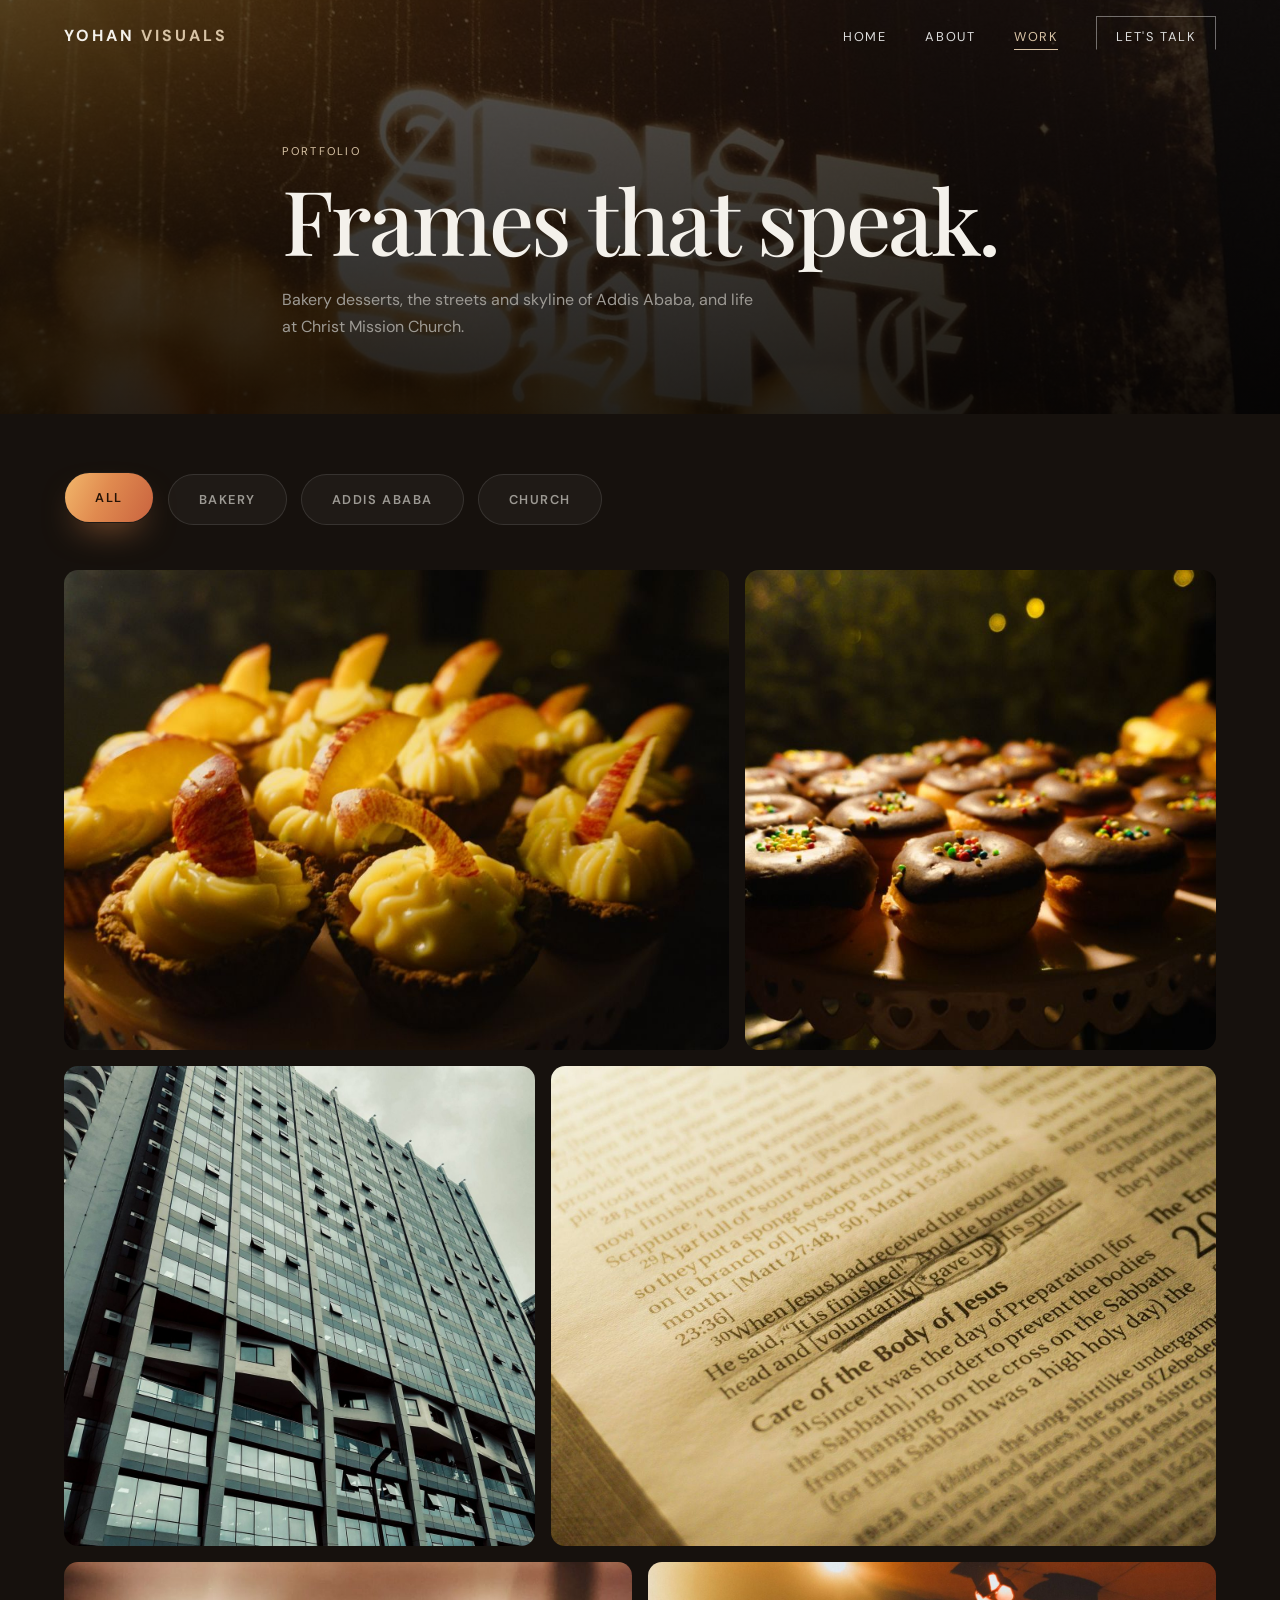
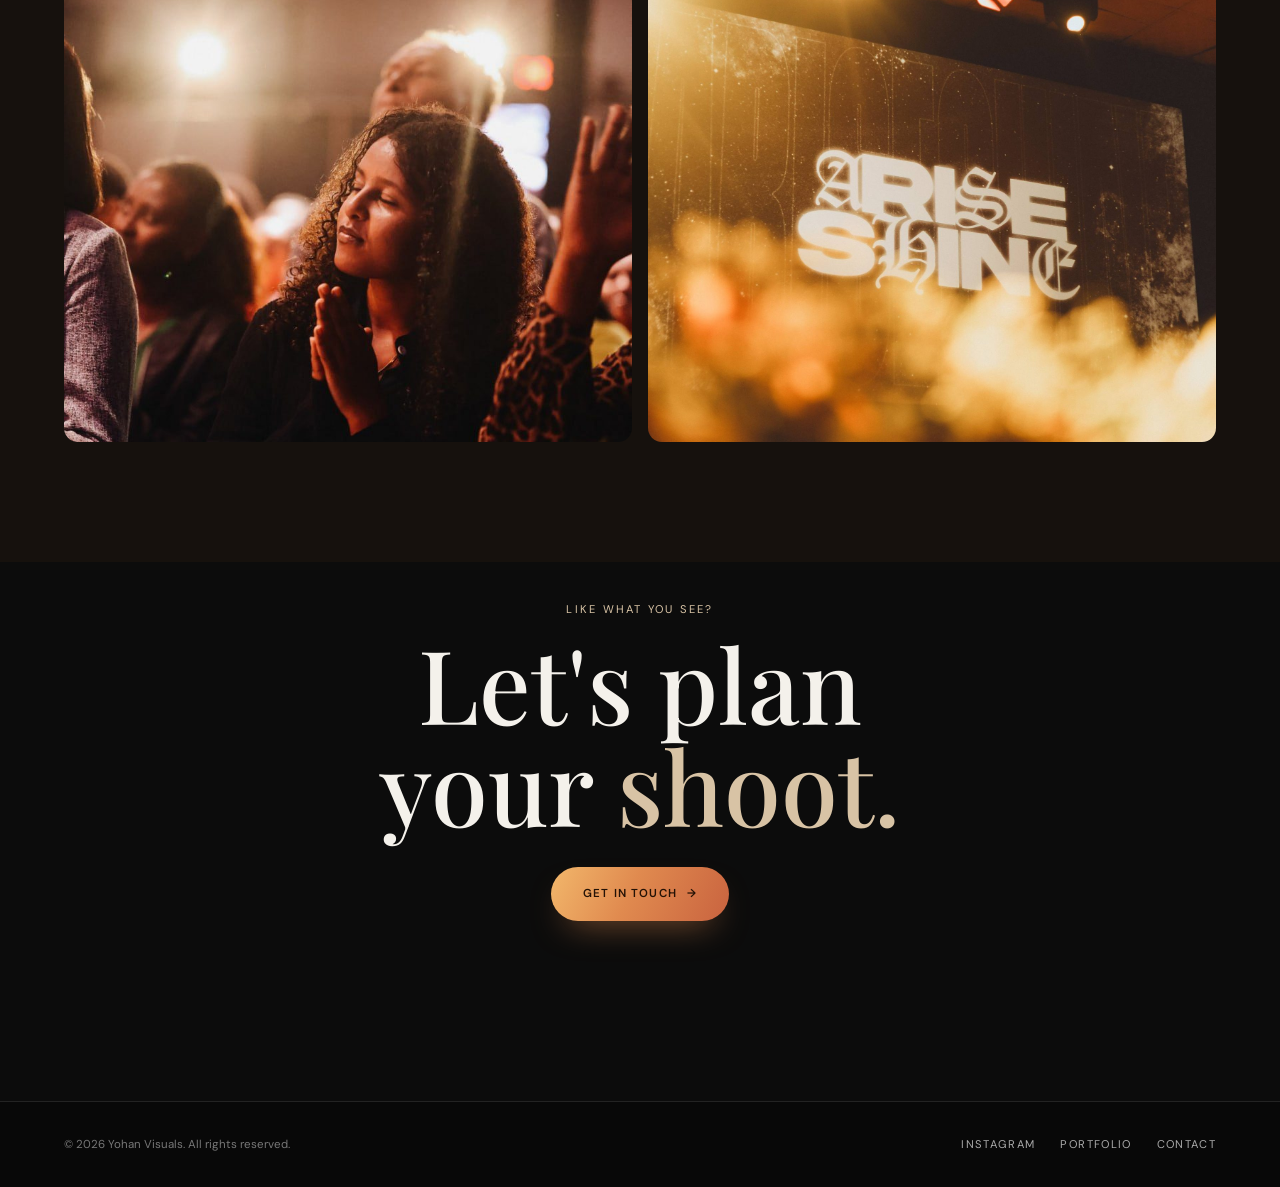
==== work.html @ f8bca140 "Add files via upload" ====
<!DOCTYPE html>
<html lang="en">
<head>
  <meta charset="UTF-8" />
  <meta name="viewport" content="width=device-width, initial-scale=1.0" />
  <title>Work — Yohan Visuals</title>
  <meta name="description" content="Portfolio: bakery, Addis Ababa and Christ Mission Church photography by Yohan Visuals.">

  <link rel="preconnect" href="https://fonts.googleapis.com">
  <link rel="preconnect" href="https://fonts.gstatic.com" crossorigin>
  <link href="https://fonts.googleapis.com/css2?family=DM+Sans:wght@400;500;600;700&family=Playfair+Display:ital,wght@0,500;0,600;0,700;1,500;1,600&display=swap" rel="stylesheet">
  <link rel="stylesheet" href="style.css">
</head>
<body>

  <noscript><style>.loader { display: none !important; }</style></noscript>

  <div class="loader" id="loader" role="status" aria-live="polite">
    <div class="loader-inner">
      <div class="loader-name">YOHAN VISUALS</div>
      <div class="loader-line"><span></span></div>
    </div>
  </div>

  <header id="header">
    <nav class="nav">
      <a href="index.html" class="logo">Yohan <span>Visuals</span></a>

      <ul class="nav-links" id="navLinks">
        <li><a href="index.html">Home</a></li>
        <li><a href="about.html">About</a></li>
        <li><a href="work.html">Work</a></li>
        <li><a href="contact.html" class="nav-cta">Let's Talk</a></li>
      </ul>

      <button class="menu-btn" id="menuBtn" aria-label="Open menu" aria-expanded="false" aria-controls="navLinks" type="button">☰</button>
    </nav>
  </header>

  <main>

    <section class="page-hero" style="background: linear-gradient(rgba(0,0,0,.6), rgba(0,0,0,.85)), url('assets/church-arise-shine.jpg') center/cover;">
      <div class="container reveal">
        <div class="section-label">Portfolio</div>
        <h1>Frames that speak.</h1>
        <p>Bakery desserts, the streets and skyline of Addis Ababa, and life at Christ Mission Church.</p>
      </div>
    </section>

    <section class="portfolio" style="padding-top: 60px;">
      <div class="container">

        <div class="filters reveal">
          <button class="filter active" data-filter="all" type="button">All</button>
          <button class="filter" data-filter="bakery" type="button">Bakery</button>
          <button class="filter" data-filter="addis" type="button">Addis Ababa</button>
          <button class="filter" data-filter="church" type="button">Church</button>
        </div>

        <div class="portfolio-grid">

          <div class="portfolio-item reveal" data-category="bakery">
            <img src="assets/bakery-tarts.jpg" alt="Peach-topped lime tarts on a bakery display stand">
            <div class="portfolio-overlay">
              <div class="portfolio-category">Bakery</div>
              <div class="portfolio-name">Peach & Lime Tarts</div>
            </div>
          </div>

          <div class="portfolio-item reveal" data-category="bakery">
            <img src="assets/bakery-donuts.jpg" alt="Chocolate glazed donuts with rainbow sprinkles">
            <div class="portfolio-overlay">
              <div class="portfolio-category">Bakery</div>
              <div class="portfolio-name">Fresh Batch</div>
            </div>
          </div>

          <div class="portfolio-item reveal" data-category="addis">
            <img src="assets/addis-building.jpg" alt="A modern glass and concrete high-rise in Addis Ababa, shot from street level">
            <div class="portfolio-overlay">
              <div class="portfolio-category">Addis Ababa</div>
              <div class="portfolio-name">City Lines</div>
            </div>
          </div>

          <div class="portfolio-item reveal" data-category="church">
            <img src="assets/church-bible.jpg" alt="An open Bible page highlighting a passage in the Gospel of John">
            <div class="portfolio-overlay">
              <div class="portfolio-category">Church</div>
              <div class="portfolio-name">Study Notes</div>
            </div>
          </div>

          <div class="portfolio-item reveal" data-category="church">
            <img src="assets/church-worship.jpg" alt="A woman worshipping with hands raised at a Christ Mission Church Friday service">
            <div class="portfolio-overlay">
              <div class="portfolio-category">Church</div>
              <div class="portfolio-name">Friday Service</div>
            </div>
          </div>

          <div class="portfolio-item reveal" data-category="church">
            <img src="assets/church-arise-shine.jpg" alt="Stage lighting and the words Arise Shine at a Christ Mission Church event">
            <div class="portfolio-overlay">
              <div class="portfolio-category">Church</div>
              <div class="portfolio-name">Arise & Shine</div>
            </div>
          </div>

        </div>
      </div>
    </section>

    <section class="contact" style="padding-top: 40px;">
      <div class="container">
        <div class="section-label reveal">Like what you see?</div>
        <h2 class="contact-title reveal">Let's plan<br>your <em>shoot.</em></h2>
        <div class="contact-buttons reveal" style="margin-top: 30px;">
          <a href="contact.html" class="btn btn-cta">Get in Touch <span class="arrow">→</span></a>
        </div>
      </div>
    </section>

  </main>

  <footer>
    <div class="footer-inner">
      <div class="footer-copy">© <span id="year"></span> Yohan Visuals. All rights reserved.</div>
      <div class="footer-socials">
        <a href="https://www.instagram.com/yohanvisuals/" target="_blank" rel="noopener">Instagram</a>
        <a href="work.html">Portfolio</a>
        <a href="contact.html">Contact</a>
      </div>
    </div>
  </footer>

  <script src="script.js"></script>
</body>
</html>
---- style.css ----
:root {
  --bg: #0e0a08;
  --bg-soft: #16110d;
  --text: #f4f1eb;
  --muted: #9d9a94;
  --line: rgba(255,255,255,.11);
  --accent: #d8c3a5;
  --accent-warm: #e08a4f;
  --accent-rose: #c9633f;
  --radius: 14px;
  --max: 1300px;
}

* { margin: 0; padding: 0; box-sizing: border-box; }
html { scroll-behavior: smooth; }

body {
  background: var(--bg);
  color: var(--text);
  font-family: "DM Sans", sans-serif;
  overflow-x: hidden;
}

body.menu-open { overflow: hidden; }

a { color: inherit; text-decoration: none; }

img { width: 100%; height: 100%; object-fit: cover; display: block; }

button { font: inherit; }

a:focus-visible, button:focus-visible {
  outline: 2px solid var(--accent);
  outline-offset: 3px;
}

/* LOADER */
.loader {
  position: fixed; inset: 0; z-index: 9999;
  background: #080808;
  display: flex; align-items: center; justify-content: center;
  transition: opacity .7s ease, visibility .7s ease;
}
.loader.hide { opacity: 0; visibility: hidden; pointer-events: none; }
.loader-inner { text-align: center; }
.loader-name {
  font-family: "Playfair Display", serif;
  font-size: clamp(2rem, 5vw, 4rem);
  letter-spacing: .08em;
}
.loader-line {
  width: 180px; height: 1px;
  background: rgba(255,255,255,.2);
  margin: 20px auto 0;
  overflow: hidden;
}
.loader-line span {
  display: block; height: 100%; width: 0;
  background: var(--text);
  animation: loading 2.6s ease forwards;
}
@keyframes loading { to { width: 100%; } }

/* NAV */
header {
  position: fixed; top: 0; left: 0; width: 100%; z-index: 1000;
  padding: 25px 5vw;
  transition: .35s ease;
}
header.scrolled {
  background: rgba(8,8,8,.86);
  backdrop-filter: blur(16px);
  box-shadow: 0 12px 30px -18px rgba(0,0,0,.6);
  padding-top: 17px; padding-bottom: 17px;
}
.nav {
  max-width: var(--max); margin: auto;
  display: flex; align-items: center; justify-content: space-between;
}
.logo {
  font-size: 1rem; font-weight: 700; letter-spacing: .18em;
  text-transform: uppercase;
  position: relative; z-index: 1002;
}
.logo span { color: var(--accent); }
.nav-links {
  display: flex; gap: 38px; align-items: center; list-style: none;
}
.nav-links a {
  font-size: .8rem; text-transform: uppercase; letter-spacing: .14em;
  color: #ddd; transition: color .25s ease;
  padding-bottom: 4px;
  border-bottom: 1px solid transparent;
}
.nav-links a:hover { color: var(--accent); }
.nav-links a.active {
  color: var(--accent);
  border-bottom-color: var(--accent);
}
.nav-cta {
  border: 1px solid rgba(255,255,255,.4);
  padding: 11px 19px;
  transition: .25s ease;
}
.nav-cta:hover { background: var(--text); color: #111 !important; }
.menu-btn {
  display: none; background: none; border: 0; color: white;
  font-size: 1.6rem; cursor: pointer; line-height: 1;
  position: relative; z-index: 1002;
}

/* PAGE HERO (used on non-home pages) */
.page-hero {
  min-height: 46vh;
  display: flex; align-items: flex-end;
  padding: 140px 5vw 70px;
  position: relative;
}
.page-hero .section-label { color: var(--accent); }
.page-hero h1 {
  font-family: "Playfair Display", serif;
  font-size: clamp(2.6rem, 7vw, 6rem);
  font-weight: 500;
  line-height: 1;
  letter-spacing: -.03em;
  max-width: 900px;
}
.page-hero p {
  color: var(--muted);
  max-width: 480px;
  margin-top: 22px;
  line-height: 1.7;
}

/* HOME HERO */
.hero {
  height: 100vh; min-height: 700px;
  position: relative; display: flex; align-items: flex-end;
  overflow: hidden;
}
.hero-bg { position: absolute; inset: 0; z-index: -2; overflow: hidden; }
.hero-bg img {
  filter: brightness(.5);
  transform: scale(1.04);
  animation: heroZoom 8s ease-out forwards;
  will-change: transform;
}
@keyframes heroZoom { to { transform: scale(1); } }
.hero-overlay {
  position: absolute; inset: 0; z-index: -1;
  background:
    linear-gradient(to top, rgba(0,0,0,.92), transparent 65%),
    linear-gradient(to right, rgba(0,0,0,.48), transparent 75%);
}
.hero-content { width: min(var(--max), 90%); margin: 0 auto; padding-bottom: 9vh; }
.eyebrow {
  display: flex; align-items: center; gap: 12px;
  color: #ccc; text-transform: uppercase; letter-spacing: .22em;
  font-size: .7rem; margin-bottom: 22px;
}
.eyebrow::before { content: ""; width: 35px; height: 1px; background: var(--accent); flex-shrink: 0; }
.hero h1 {
  font-family: "Playfair Display", serif;
  font-size: clamp(3rem, 10vw, 9rem);
  line-height: .95; font-weight: 500;
  max-width: 1000px; letter-spacing: -.045em;
}
.hero h1 em { color: var(--accent); font-style: normal; }
.hero-bottom {
  display: flex; justify-content: space-between; align-items: flex-end;
  margin-top: 45px; gap: 30px; flex-wrap: wrap;
}
.hero-description { max-width: 420px; color: #c1beb8; font-size: .95rem; line-height: 1.7; }
.hero-buttons { display: flex; gap: 12px; flex-shrink: 0; flex-wrap: wrap; }
.scroll-note {
  position: absolute; right: 5vw; bottom: 42px;
  writing-mode: vertical-rl; color: #aaa;
  text-transform: uppercase; letter-spacing: .2em; font-size: .65rem;
}

/* BUTTONS */
.btn {
  display: inline-flex; align-items: center; justify-content: center;
  min-height: 48px; padding: 0 24px;
  border: 1px solid rgba(255,255,255,.35);
  border-radius: 999px;
  font-size: .72rem; text-transform: uppercase; letter-spacing: .14em;
  transition: transform .3s ease, background .3s ease, border-color .3s ease;
  white-space: nowrap;
}
.btn.primary { background: var(--text); color: #111; border-color: var(--text); }
.btn:hover { transform: translateY(-3px); }
.btn.primary:hover { background: var(--accent); border-color: var(--accent); }

/* Warm gradient CTA — used for the "full portfolio" style prompts,
   pulling its palette from the bakery glaze and church stage light. */
.btn-cta {
  position: relative;
  overflow: hidden;
  border: none;
  border-radius: 999px;
  min-height: 54px;
  padding: 0 32px;
  color: #241206;
  font-weight: 600;
  letter-spacing: .1em;
  background: linear-gradient(115deg, #f2b76b 0%, var(--accent-warm) 45%, var(--accent-rose) 100%);
  box-shadow: 0 16px 34px -16px rgba(224,138,79,.65);
  transition: transform .35s ease, box-shadow .35s ease;
}
.btn-cta:hover {
  transform: translateY(-4px) scale(1.03);
  box-shadow: 0 20px 42px -14px rgba(201,99,63,.75);
}
.btn-cta::before {
  content: "";
  position: absolute; top: 0; left: -60%;
  width: 40%; height: 100%;
  background: linear-gradient(115deg, transparent, rgba(255,255,255,.55), transparent);
  transform: skewX(-20deg);
  transition: left .65s ease;
}
.btn-cta:hover::before { left: 130%; }
.btn-cta .arrow { display: inline-block; margin-left: 10px; transition: transform .3s ease; }
.btn-cta:hover .arrow { transform: translateX(6px); }
@media (prefers-reduced-motion: reduce) {
  .btn-cta::before { display: none; }
}

/* GLOBAL SECTIONS */
section { padding: 120px 5vw; }
.container { max-width: var(--max); margin: auto; }
.section-top {
  display: flex; justify-content: space-between; align-items: flex-end;
  gap: 30px; margin-bottom: 55px; flex-wrap: wrap;
}
.section-label {
  color: var(--accent); font-size: .7rem; text-transform: uppercase;
  letter-spacing: .2em; margin-bottom: 16px;
}
.section-title {
  font-family: "Playfair Display", serif;
  font-size: clamp(2.2rem, 5vw, 4.6rem);
  font-weight: 500; line-height: 1; letter-spacing: -.03em;
}
.section-copy { max-width: 400px; color: var(--muted); line-height: 1.75; font-size: .9rem; }

/* ABOUT */
.about { background: var(--bg-soft); }
.about-grid { display: grid; grid-template-columns: 1fr 1fr; gap: 8vw; align-items: center; }
.about-image { height: 600px; overflow: hidden; border-radius: var(--radius); }
.about-image img { transition: transform .8s ease; }
.about-image:hover img { transform: scale(1.04); }
.about-text .big-text {
  font-family: "Playfair Display", serif;
  font-size: clamp(1.8rem, 4vw, 3.4rem);
  line-height: 1.15; margin-bottom: 30px;
}
.about-text p { color: var(--muted); line-height: 1.85; margin-bottom: 20px; max-width: 550px; }
.signature { margin-top: 30px; font-family: "Playfair Display", serif; font-style: italic; font-size: 1.4rem; color: var(--accent); }

.facts { display: grid; grid-template-columns: repeat(3, 1fr); gap: 20px; margin-top: 50px; }
.fact { border-top: 1px solid var(--line); padding-top: 20px; }
.fact h3 { font-family: "Playfair Display", serif; font-size: 1.3rem; margin-bottom: 8px; }
.fact p { color: var(--muted); font-size: .85rem; line-height: 1.6; max-width: none; margin: 0; }

/* PORTFOLIO / WORK */
.portfolio { background: var(--bg-soft); }
.filters { display: flex; gap: 14px; margin-bottom: 45px; flex-wrap: wrap; }
.filter {
  position: relative;
  overflow: hidden;
  background: rgba(255,255,255,.04);
  color: var(--muted);
  border: 1px solid var(--line);
  border-radius: 999px;
  padding: 16px 30px;
  cursor: pointer;
  text-transform: uppercase; letter-spacing: .12em; font-size: .8rem;
  font-weight: 600;
  transition: transform .3s ease, color .3s ease, border-color .3s ease, box-shadow .3s ease;
}
.filter::before {
  content: "";
  position: absolute; inset: 0;
  background: linear-gradient(115deg, #f2b76b 0%, var(--accent-warm) 45%, var(--accent-rose) 100%);
  opacity: 0;
  transition: opacity .3s ease;
  z-index: -1;
}
.filter:hover {
  color: var(--text);
  border-color: transparent;
  transform: translateY(-3px);
  box-shadow: 0 12px 26px -14px rgba(224,138,79,.5);
}
.filter:hover::before { opacity: .35; }
.filter.active {
  color: #241206;
  border-color: transparent;
  box-shadow: 0 16px 34px -14px rgba(224,138,79,.65);
  transform: translateY(-2px);
}
.filter.active::before { opacity: 1; }
@media (prefers-reduced-motion: reduce) {
  .filter { transition: none; }
  .filter:hover, .filter.active { transform: none; }
}
.portfolio-grid { display: grid; grid-template-columns: repeat(12, 1fr); gap: 16px; }
.portfolio-item {
  position: relative; height: 480px; overflow: hidden; cursor: pointer;
  border-radius: var(--radius);
}
.portfolio-item:nth-child(1) { grid-column: span 7; }
.portfolio-item:nth-child(2) { grid-column: span 5; }
.portfolio-item:nth-child(3) { grid-column: span 5; }
.portfolio-item:nth-child(4) { grid-column: span 7; }
.portfolio-item:nth-child(5) { grid-column: span 6; }
.portfolio-item:nth-child(6) { grid-column: span 6; }
.portfolio-item img { transition: transform .7s cubic-bezier(.2,.7,.2,1); }
.portfolio-item:hover img { transform: scale(1.07); }

/* Text lives as a small, tucked-away card in the bottom-right corner
   instead of a gradient that washes over the whole photo. */
.portfolio-overlay {
  position: absolute; right: 14px; bottom: 14px; left: auto; top: auto;
  max-width: 72%;
  padding: 10px 16px;
  display: flex; flex-direction: column; align-items: flex-end;
  text-align: right;
  background: rgba(15,10,7,.6);
  backdrop-filter: blur(8px);
  border-radius: 10px;
  border: 1px solid rgba(255,255,255,.08);
  opacity: 0; transform: translateY(8px);
  transition: opacity .35s ease, transform .35s ease;
}
.portfolio-item:hover .portfolio-overlay,
.portfolio-item:focus-within .portfolio-overlay { opacity: 1; transform: translateY(0); }
.portfolio-category { color: var(--accent-warm); text-transform: uppercase; letter-spacing: .15em; font-size: .62rem; margin-bottom: 5px; }
.portfolio-name { font-family: "Playfair Display", serif; font-size: 1.35rem; line-height: 1.15; }
.portfolio-item.hide { display: none; }

/* STATEMENT */
.statement {
  min-height: 60vh; display: flex; align-items: center;
  background: linear-gradient(rgba(0,0,0,.5), rgba(0,0,0,.75)), center/cover;
  background-attachment: fixed;
}
.statement-content { max-width: 900px; }
.statement h2 {
  font-family: "Playfair Display", serif;
  font-size: clamp(2.2rem, 6vw, 5.6rem);
  font-weight: 500; line-height: 1.05;
}
.statement h2 em { color: var(--accent); font-style: normal; }

/* PROCESS */
.process-grid { display: grid; grid-template-columns: repeat(3, 1fr); gap: 20px; }
.process-card { border-top: 1px solid var(--line); padding-top: 25px; }
.process-number { color: var(--accent); font-size: .7rem; letter-spacing: .15em; }
.process-card h3 { font-family: "Playfair Display", serif; font-size: 1.8rem; margin: 30px 0 15px; font-weight: 500; }
.process-card p { color: var(--muted); line-height: 1.7; font-size: .88rem; }

/* CONTACT */
.contact { background: #0c0c0c; text-align: center; }
.contact-title {
  font-family: "Playfair Display", serif;
  font-size: clamp(2.4rem, 8vw, 6.5rem);
  line-height: 1; font-weight: 500;
}
.contact-title em { color: var(--accent); font-style: normal; }
.contact-subtitle { color: var(--muted); margin: 30px auto; max-width: 500px; line-height: 1.7; }
.contact-buttons { display: flex; justify-content: center; gap: 12px; flex-wrap: wrap; margin-bottom: 60px; }

.contact-details {
  max-width: 560px; margin: 0 auto;
  border-top: 1px solid var(--line);
  padding-top: 40px;
  display: grid; gap: 22px;
  text-align: left;
}
.contact-detail { display: flex; justify-content: space-between; gap: 20px; border-bottom: 1px solid var(--line); padding-bottom: 18px; }
.contact-detail span:first-child { color: var(--muted); text-transform: uppercase; letter-spacing: .12em; font-size: .68rem; }
.contact-detail span:last-child { font-size: .92rem; }

/* FOOTER */
footer { border-top: 1px solid var(--line); padding: 35px 5vw; background: #080808; }
.footer-inner {
  max-width: var(--max); margin: auto;
  display: flex; justify-content: space-between; align-items: center;
  gap: 30px; flex-wrap: wrap;
}
.footer-copy { color: #777; font-size: .72rem; }
.footer-socials { display: flex; gap: 25px; flex-wrap: wrap; }
.footer-socials a { color: #aaa; font-size: .7rem; text-transform: uppercase; letter-spacing: .12em; transition: .25s; }
.footer-socials a:hover { color: var(--accent); }

/* REVEAL */
.reveal { opacity: 0; transform: translateY(35px); transition: opacity .8s ease, transform .8s ease; }
.reveal.visible { opacity: 1; transform: translateY(0); }

@media (prefers-reduced-motion: reduce) {
  html { scroll-behavior: auto; }
  .reveal { opacity: 1; transform: none; transition: none; }
  .hero-bg img { animation: none; transform: scale(1); }
  .loader-line span { animation: none; width: 100%; }
  * { animation-duration: .001s !important; transition-duration: .001s !important; }
}

/* RESPONSIVE */
@media (max-width: 900px) {
  .nav-links {
    position: fixed; top: 0; right: -100%;
    width: min(330px, 80%); height: 100vh; height: 100dvh;
    background: #101010; flex-direction: column; justify-content: center;
    gap: 28px; transition: right .4s ease; border-left: 1px solid var(--line);
    z-index: 1001;
  }
  .nav-links.open { right: 0; }
  .nav-links a { font-size: .95rem; }
  .menu-btn { display: block; }
  .about-grid { grid-template-columns: 1fr; gap: 50px; }
  .about-image { height: 480px; }
  .facts { grid-template-columns: 1fr; }
  .portfolio-item, .portfolio-item:nth-child(n) { grid-column: span 6; height: 400px; }
  .process-grid { grid-template-columns: 1fr; gap: 45px; }
}

@media (max-width: 600px) {
  header { padding: 20px 5vw; }
  .hero { min-height: 600px; height: 100svh; }
  .hero-content { padding-bottom: 55px; }
  .hero h1 { font-size: clamp(2.8rem, 15vw, 5rem); }
  .hero-bottom { flex-direction: column; align-items: flex-start; margin-top: 30px; }
  .hero-description { font-size: .84rem; }
  .hero-buttons { width: 100%; }
  .hero-buttons .btn { flex: 1; }
  .scroll-note { display: none; }
  .page-hero { padding: 120px 5vw 50px; min-height: 34vh; }
  section { padding: 70px 5vw; }
  .section-top { display: block; margin-bottom: 40px; }
  .section-copy { margin-top: 25px; max-width: none; }
  .about-image { height: 320px; }
  .portfolio-grid { display: block; }
  .portfolio-item, .portfolio-item:nth-child(n) { height: 300px; margin-bottom: 10px; }
  .portfolio-overlay { opacity: 1; transform: none; padding: 8px 14px; max-width: 82%; }
  .portfolio-name { font-size: 1.1rem; }
  .statement { min-height: 50vh; background-attachment: scroll; }
  .contact-detail { flex-direction: column; gap: 6px; }
  .footer-inner { flex-direction: column; text-align: center; }
}

@media (max-width: 380px) {
  .contact-buttons .btn, .hero-buttons .btn { width: 100%; }
  .contact-buttons { flex-direction: column; }
}
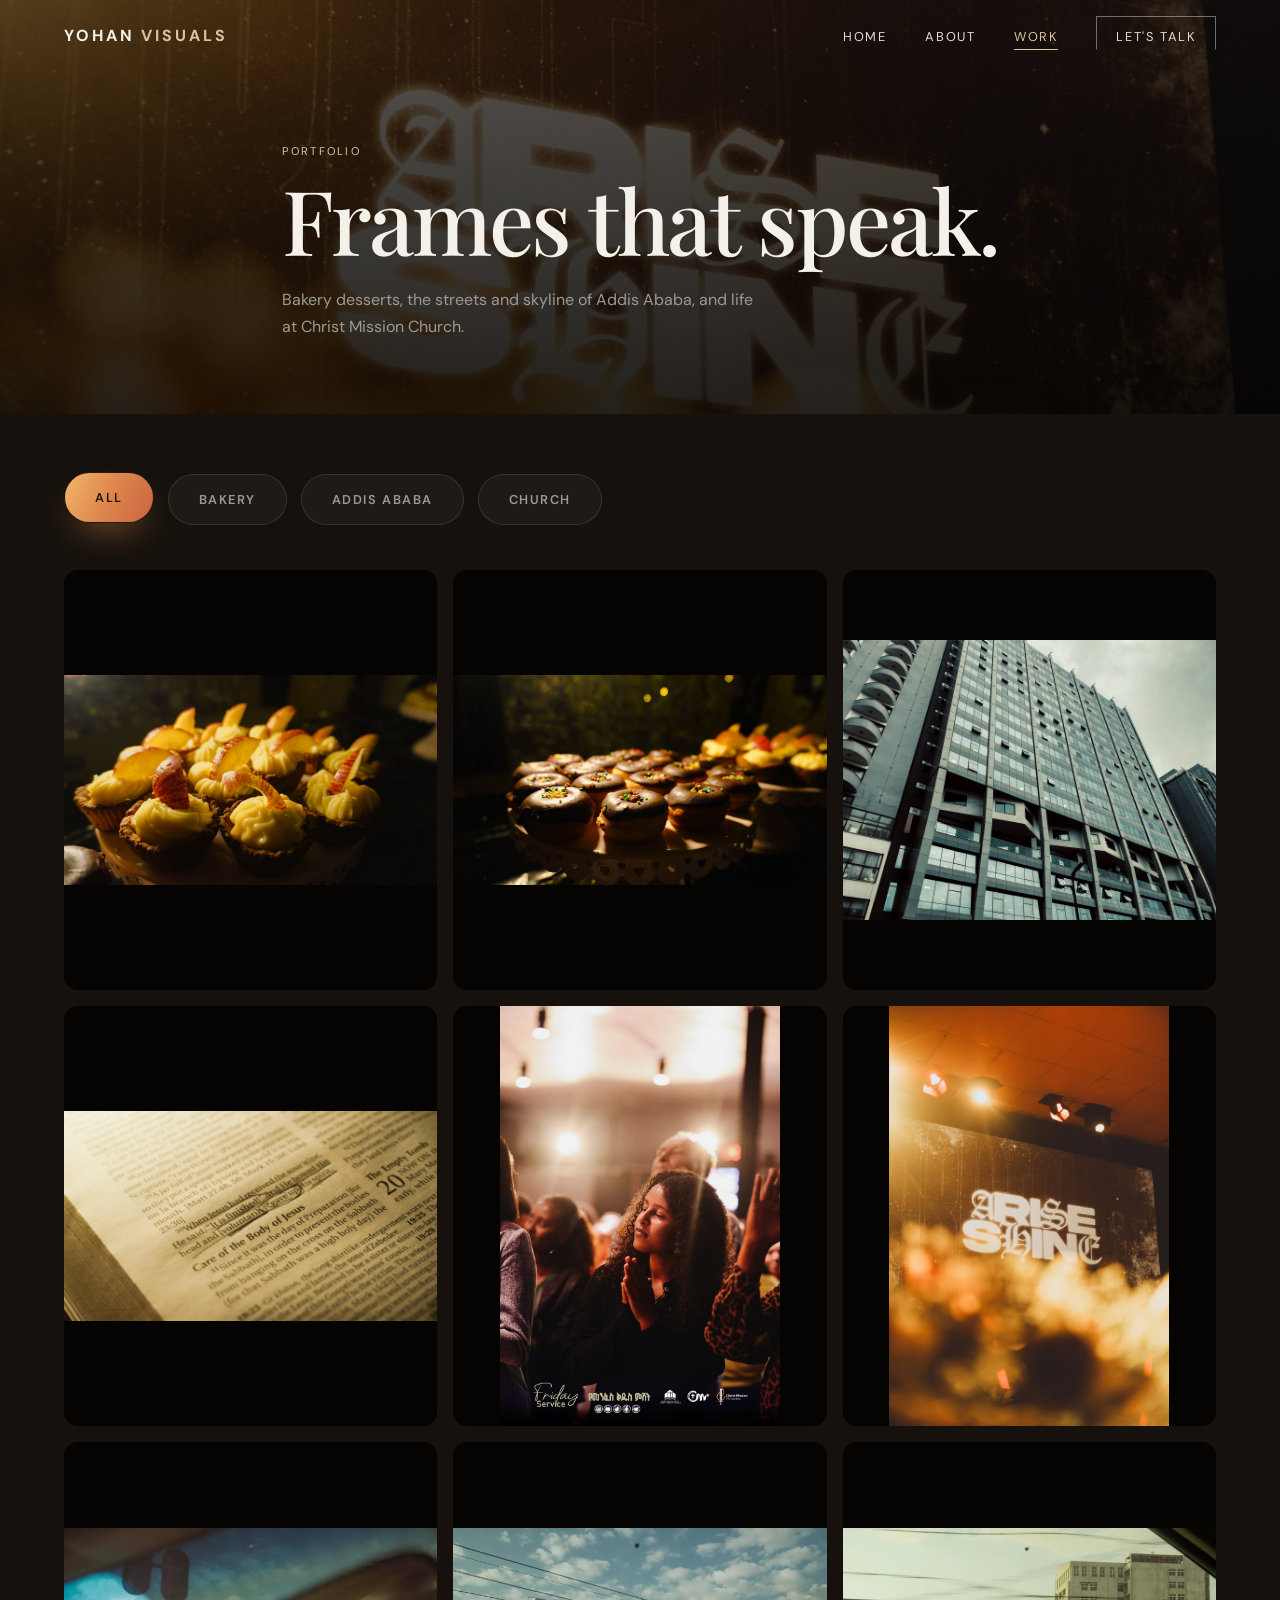
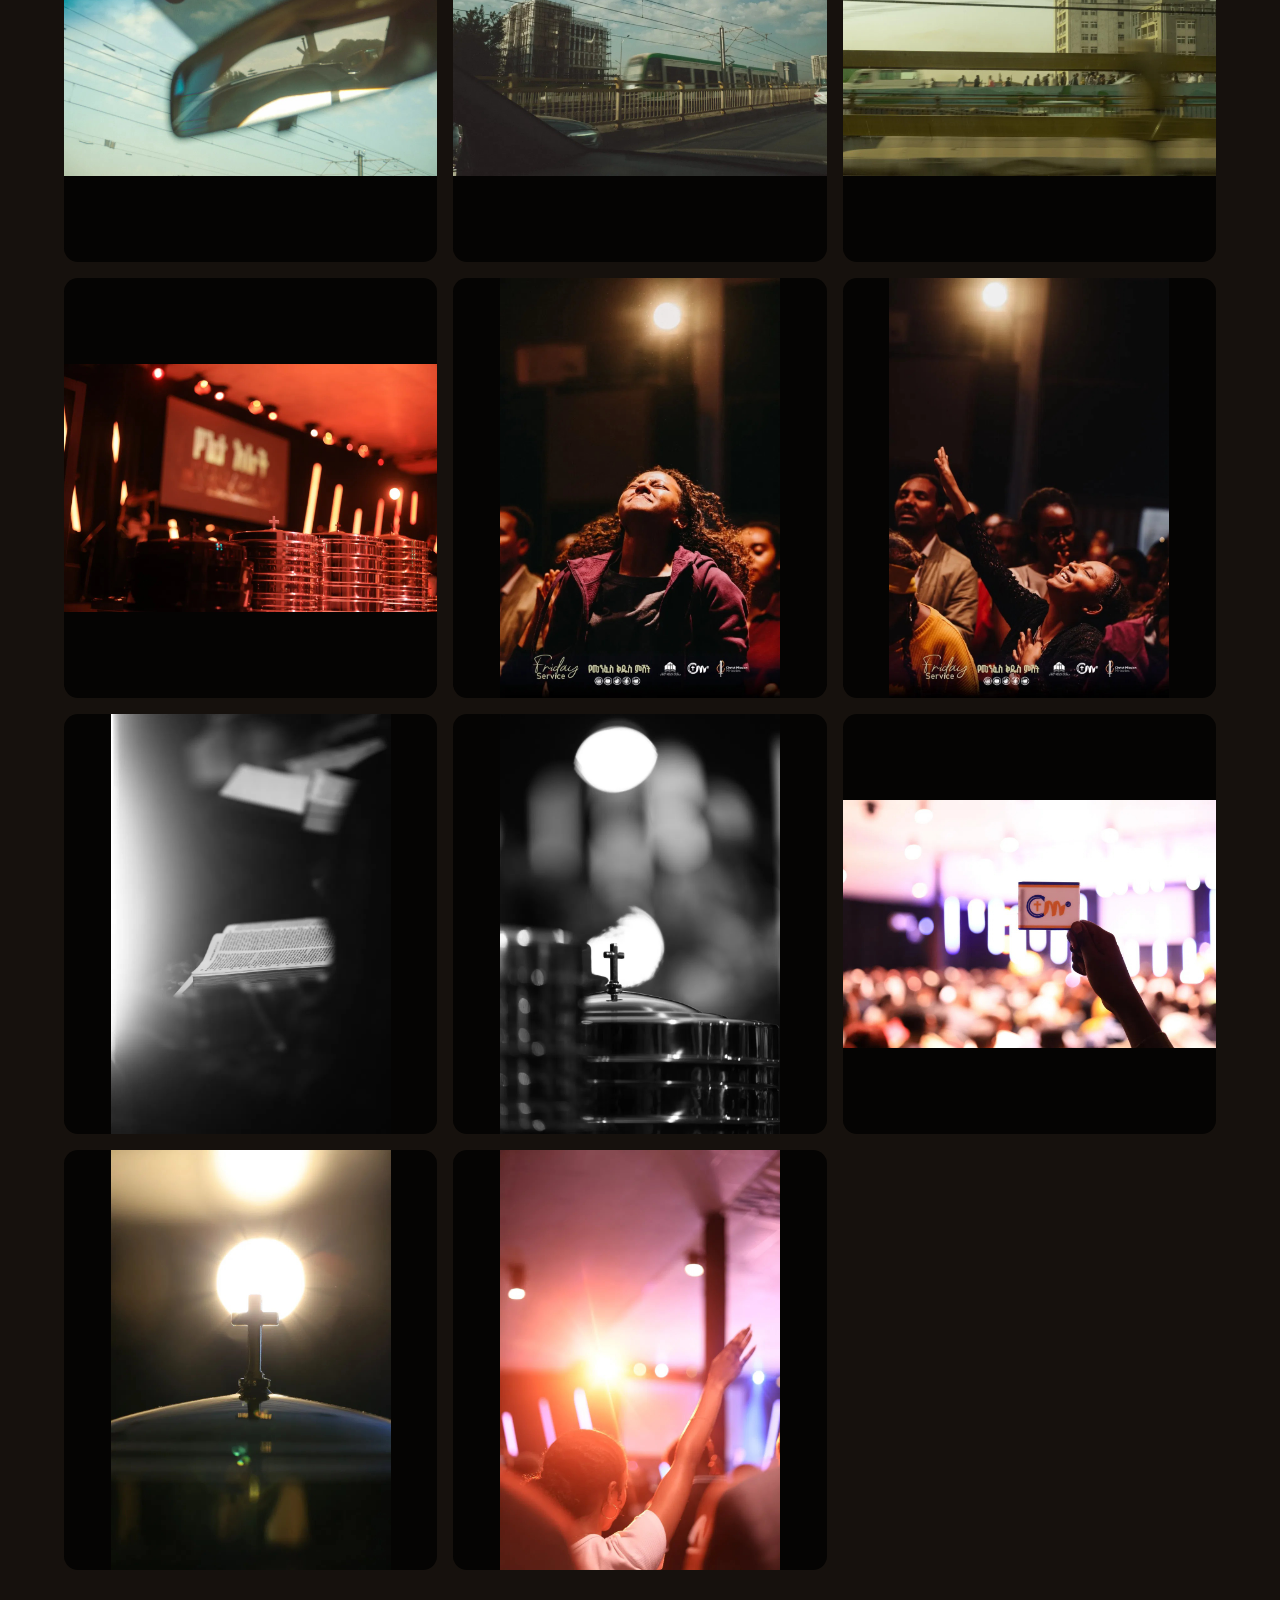
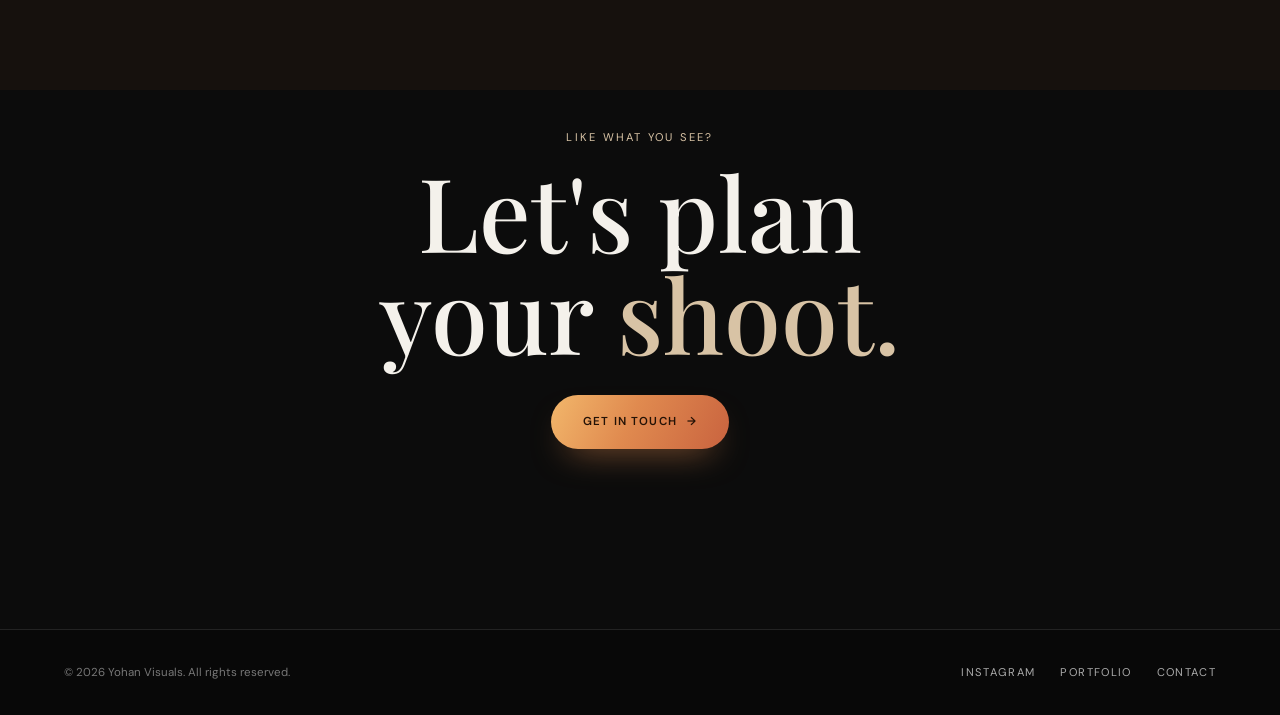
==== commit a071b0c6: "Add files via upload" ====
--- a/work.html
+++ b/work.html
@@ -107,6 +107,94 @@
             </div>
           </div>
 
+          <div class="portfolio-item reveal" data-category="addis">
+            <img src="assets/addis-rearview-transit.jpg" alt="A car's rearview mirror reflecting a truck on an Addis Ababa road under overhead transit lines">
+            <div class="portfolio-overlay">
+              <div class="portfolio-category">Addis Ababa</div>
+              <div class="portfolio-name">Rearview</div>
+            </div>
+          </div>
+
+          <div class="portfolio-item reveal" data-category="addis">
+            <img src="assets/addis-lightrail.jpg" alt="A light rail train passing a building under construction in Addis Ababa">
+            <div class="portfolio-overlay">
+              <div class="portfolio-category">Addis Ababa</div>
+              <div class="portfolio-name">Light Rail</div>
+            </div>
+          </div>
+
+          <div class="portfolio-item reveal" data-category="addis">
+            <img src="assets/addis-bridge-crossing.jpg" alt="Commuters crossing a footbridge in Addis Ababa with a train passing below">
+            <div class="portfolio-overlay">
+              <div class="portfolio-category">Addis Ababa</div>
+              <div class="portfolio-name">Evening Crossing</div>
+            </div>
+          </div>
+
+          <div class="portfolio-item reveal" data-category="church">
+            <img src="assets/church-stage-lights.jpg" alt="Cymbals and stage lighting on a Christ Mission Church stage">
+            <div class="portfolio-overlay">
+              <div class="portfolio-category">Church</div>
+              <div class="portfolio-name">Stage Setup</div>
+            </div>
+          </div>
+
+          <div class="portfolio-item reveal" data-category="church">
+            <img src="assets/church-friday-worship-1.jpg" alt="A woman worshipping with eyes closed at a Christ Mission Church Friday service">
+            <div class="portfolio-overlay">
+              <div class="portfolio-category">Church</div>
+              <div class="portfolio-name">In Prayer</div>
+            </div>
+          </div>
+
+          <div class="portfolio-item reveal" data-category="church">
+            <img src="assets/church-friday-worship-2.jpg" alt="A man and woman raising their hands during worship at a Christ Mission Church Friday service">
+            <div class="portfolio-overlay">
+              <div class="portfolio-category">Church</div>
+              <div class="portfolio-name">Raised in Praise</div>
+            </div>
+          </div>
+
+          <div class="portfolio-item reveal" data-category="church">
+            <img src="assets/church-bible-study.jpg" alt="A close-up black and white photo of an open Bible on a stand">
+            <div class="portfolio-overlay">
+              <div class="portfolio-category">Church</div>
+              <div class="portfolio-name">Word Open</div>
+            </div>
+          </div>
+
+          <div class="portfolio-item reveal" data-category="church">
+            <img src="assets/church-cross-macro.jpg" alt="A close-up black and white photo of a small cross on a communion tray">
+            <div class="portfolio-overlay">
+              <div class="portfolio-category">Church</div>
+              <div class="portfolio-name">The Cross</div>
+            </div>
+          </div>
+
+          <div class="portfolio-item reveal" data-category="church">
+            <img src="assets/church-cmtv.jpg" alt="A hand holding up a CMTV card above a Christ Mission Church congregation">
+            <div class="portfolio-overlay">
+              <div class="portfolio-category">Church</div>
+              <div class="portfolio-name">CMTV</div>
+            </div>
+          </div>
+
+          <div class="portfolio-item reveal" data-category="church">
+            <img src="assets/church-cross-sunset.jpg" alt="A silhouetted cross backlit by bright light on a communion tray">
+            <div class="portfolio-overlay">
+              <div class="portfolio-category">Church</div>
+              <div class="portfolio-name">Cross at Dusk</div>
+            </div>
+          </div>
+
+          <div class="portfolio-item reveal" data-category="church">
+            <img src="assets/church-raised-hand.jpg" alt="A worshipper raising a hand under warm stage lighting at Christ Mission Church">
+            <div class="portfolio-overlay">
+              <div class="portfolio-category">Church</div>
+              <div class="portfolio-name">Lifted Hands</div>
+            </div>
+          </div>
+
         </div>
       </div>
     </section>
--- a/style.css
+++ b/style.css
@@ -306,19 +306,23 @@
   .filter { transition: none; }
   .filter:hover, .filter.active { transform: none; }
 }
-.portfolio-grid { display: grid; grid-template-columns: repeat(12, 1fr); gap: 16px; }
+.portfolio-grid { display: grid; grid-template-columns: repeat(auto-fill, minmax(320px, 1fr)); gap: 16px; }
 .portfolio-item {
-  position: relative; height: 480px; overflow: hidden; cursor: pointer;
+  position: relative; height: 420px; overflow: hidden; cursor: pointer;
   border-radius: var(--radius);
-}
-.portfolio-item:nth-child(1) { grid-column: span 7; }
-.portfolio-item:nth-child(2) { grid-column: span 5; }
-.portfolio-item:nth-child(3) { grid-column: span 5; }
-.portfolio-item:nth-child(4) { grid-column: span 7; }
-.portfolio-item:nth-child(5) { grid-column: span 6; }
-.portfolio-item:nth-child(6) { grid-column: span 6; }
-.portfolio-item img { transition: transform .7s cubic-bezier(.2,.7,.2,1); }
-.portfolio-item:hover img { transform: scale(1.07); }
+  background: #050403; /* fills the letterbox space around uncropped images */
+}
+/* Images are shown in full (no cropping) — object-fit: contain keeps the
+   whole photo visible regardless of its original aspect ratio, and scale
+   on hover/leave gives the same zoom-in / zoom-out feel as the rest of
+   the site. */
+.portfolio-item img {
+  object-fit: contain;
+  transform: scale(1);
+  transition: transform .7s cubic-bezier(.2,.7,.2,1);
+}
+.portfolio-item:hover img,
+.portfolio-item:focus-within img { transform: scale(1.07); }
 
 /* Text lives as a small, tucked-away card in the bottom-right corner
    instead of a gradient that washes over the whole photo. */
@@ -332,11 +336,11 @@
   backdrop-filter: blur(8px);
   border-radius: 10px;
   border: 1px solid rgba(255,255,255,.08);
-  opacity: 0; transform: translateY(8px);
+  opacity: 0; transform: translateY(8px) scale(.94);
   transition: opacity .35s ease, transform .35s ease;
 }
 .portfolio-item:hover .portfolio-overlay,
-.portfolio-item:focus-within .portfolio-overlay { opacity: 1; transform: translateY(0); }
+.portfolio-item:focus-within .portfolio-overlay { opacity: 1; transform: translateY(0) scale(1); }
 .portfolio-category { color: var(--accent-warm); text-transform: uppercase; letter-spacing: .15em; font-size: .62rem; margin-bottom: 5px; }
 .portfolio-name { font-family: "Playfair Display", serif; font-size: 1.35rem; line-height: 1.15; }
 .portfolio-item.hide { display: none; }
@@ -423,7 +427,8 @@
   .about-grid { grid-template-columns: 1fr; gap: 50px; }
   .about-image { height: 480px; }
   .facts { grid-template-columns: 1fr; }
-  .portfolio-item, .portfolio-item:nth-child(n) { grid-column: span 6; height: 400px; }
+  .portfolio-grid { grid-template-columns: repeat(2, 1fr); }
+  .portfolio-item { height: 360px; }
   .process-grid { grid-template-columns: 1fr; gap: 45px; }
 }
 
@@ -443,7 +448,7 @@
   .section-copy { margin-top: 25px; max-width: none; }
   .about-image { height: 320px; }
   .portfolio-grid { display: block; }
-  .portfolio-item, .portfolio-item:nth-child(n) { height: 300px; margin-bottom: 10px; }
+  .portfolio-item { height: 280px; margin-bottom: 10px; }
   .portfolio-overlay { opacity: 1; transform: none; padding: 8px 14px; max-width: 82%; }
   .portfolio-name { font-size: 1.1rem; }
   .statement { min-height: 50vh; background-attachment: scroll; }
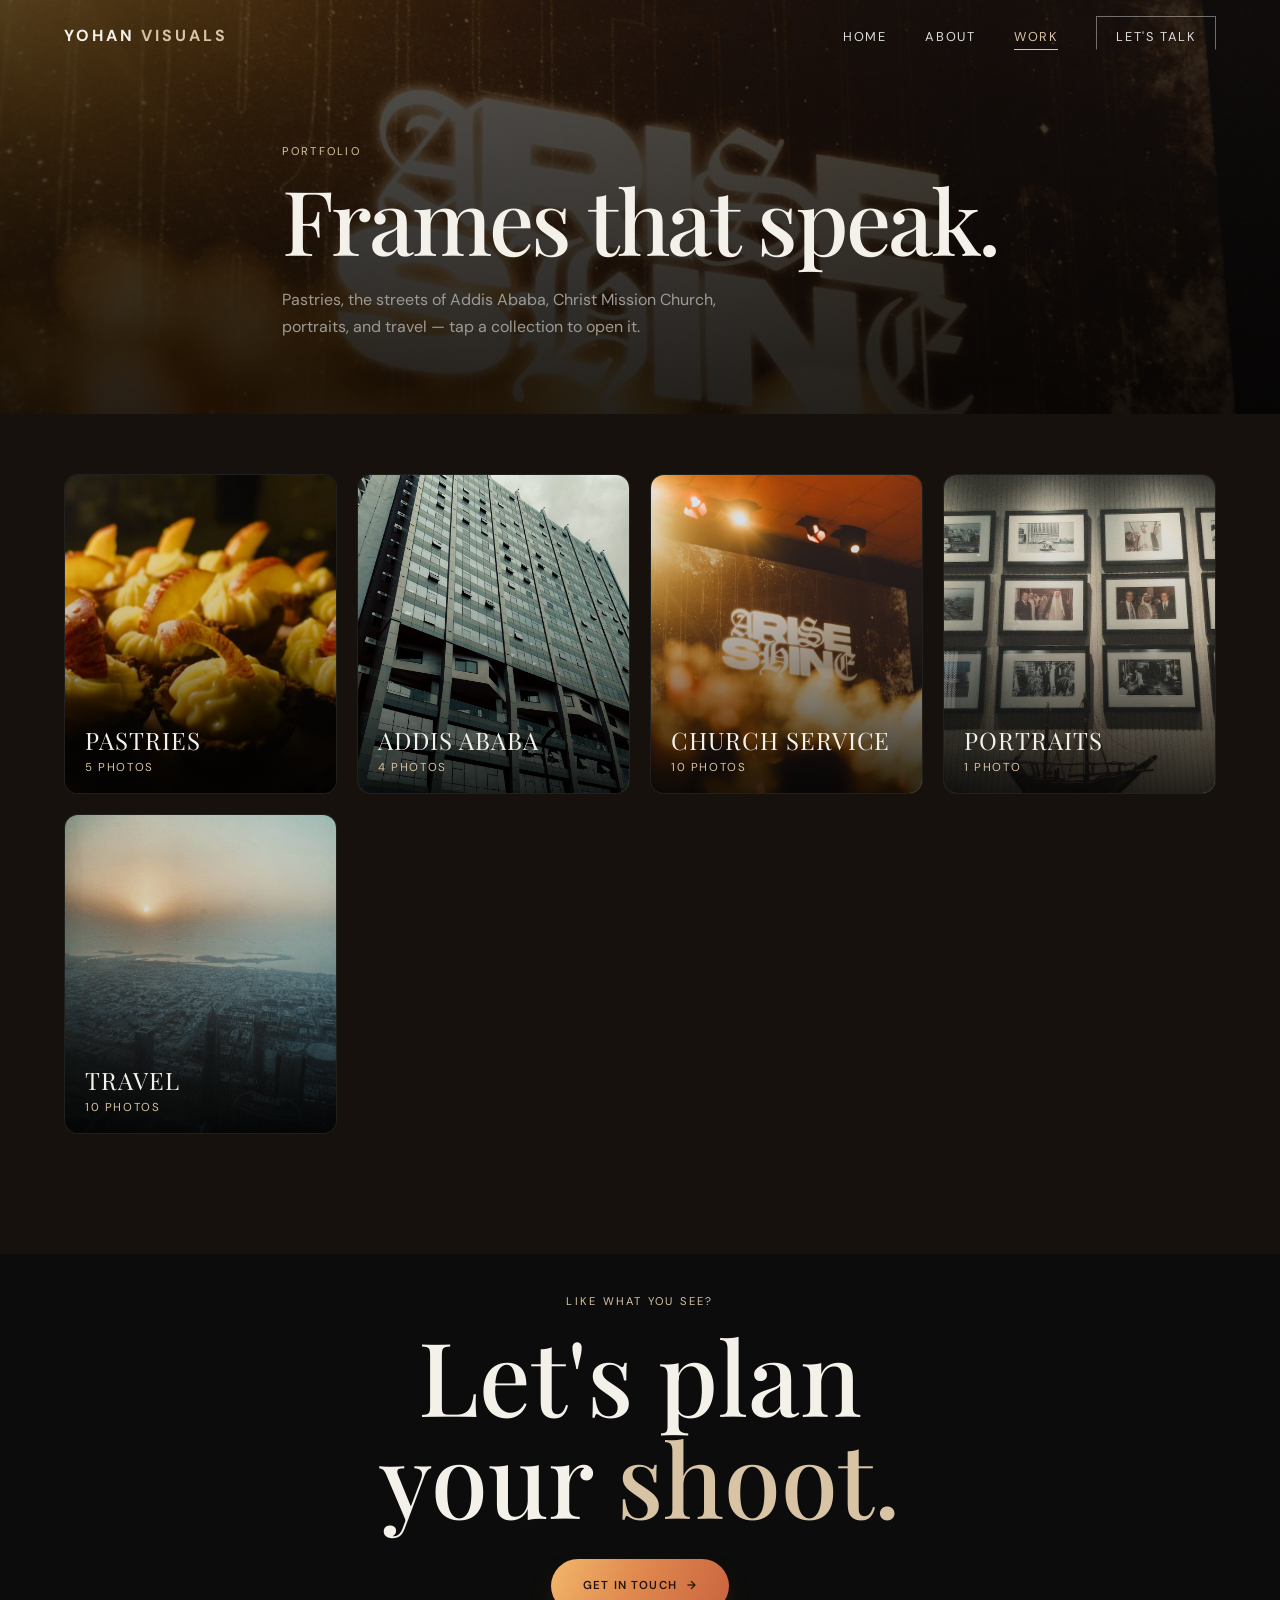
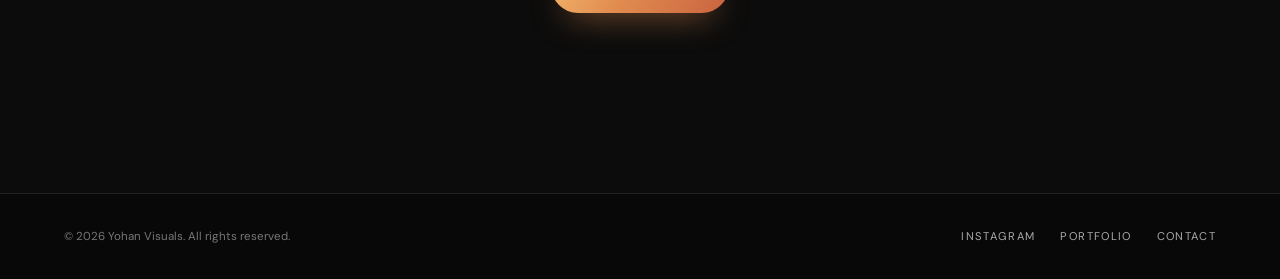
==== commit 2e35baf7: "Add files via upload" ====
--- a/work.html
+++ b/work.html
@@ -43,159 +43,312 @@
       <div class="container reveal">
         <div class="section-label">Portfolio</div>
         <h1>Frames that speak.</h1>
-        <p>Bakery desserts, the streets and skyline of Addis Ababa, and life at Christ Mission Church.</p>
+        <p>Pastries, the streets of Addis Ababa, Christ Mission Church, portraits, and travel — tap a collection to open it.</p>
       </div>
     </section>
 
     <section class="portfolio" style="padding-top: 60px;">
       <div class="container">
 
-        <div class="filters reveal">
-          <button class="filter active" data-filter="all" type="button">All</button>
-          <button class="filter" data-filter="bakery" type="button">Bakery</button>
-          <button class="filter" data-filter="addis" type="button">Addis Ababa</button>
-          <button class="filter" data-filter="church" type="button">Church</button>
+        <!-- COLLECTIONS VIEW — tap a collection to open it -->
+        <div id="collectionsView">
+          <div class="collections-grid">
+
+            <button class="collection-card reveal" type="button" data-collection="pastries">
+              <img src="assets/bakery-tarts.jpg" alt="Peach-topped lime tarts on a bakery display stand">
+              <div class="collection-info">
+                <div class="collection-name">Pastries</div>
+                <div class="collection-count"><span class="count-num">5</span> photos</div>
+              </div>
+            </button>
+
+            <button class="collection-card reveal" type="button" data-collection="addis">
+              <img src="assets/addis-building.jpg" alt="A modern glass and concrete high-rise in Addis Ababa">
+              <div class="collection-info">
+                <div class="collection-name">Addis Ababa</div>
+                <div class="collection-count"><span class="count-num">4</span> photos</div>
+              </div>
+            </button>
+
+            <button class="collection-card reveal" type="button" data-collection="church">
+              <img src="assets/church-arise-shine.jpg" alt="Stage lighting at a Christ Mission Church event">
+              <div class="collection-info">
+                <div class="collection-name">Church Service</div>
+                <div class="collection-count"><span class="count-num">10</span> photos</div>
+              </div>
+            </button>
+
+            <button class="collection-card reveal" type="button" data-collection="portraits">
+              <img src="assets/portrait-window-silhouette.jpg" alt="A silhouetted figure backlit by a beam of light">
+              <div class="collection-info">
+                <div class="collection-name">Portraits</div>
+                <div class="collection-count"><span class="count-num">1</span> photo</div>
+              </div>
+            </button>
+
+            <button class="collection-card reveal" type="button" data-collection="travel">
+              <img src="assets/travel-burj-khalifa-dusk.jpg" alt="The Burj Khalifa at dusk in Dubai">
+              <div class="collection-info">
+                <div class="collection-name">Travel</div>
+                <div class="collection-count"><span class="count-num">10</span> photos</div>
+              </div>
+            </button>
+
+          </div>
         </div>
 
-        <div class="portfolio-grid">
-
-          <div class="portfolio-item reveal" data-category="bakery">
-            <img src="assets/bakery-tarts.jpg" alt="Peach-topped lime tarts on a bakery display stand">
-            <div class="portfolio-overlay">
-              <div class="portfolio-category">Bakery</div>
-              <div class="portfolio-name">Peach & Lime Tarts</div>
-            </div>
+        <!-- DETAIL VIEW — a single collection, hidden until a card is tapped -->
+        <div id="galleryDetail" hidden>
+          <button class="back-btn" id="backBtn" type="button">
+            <span class="back-arrow">←</span> Back to collections
+          </button>
+          <h2 class="detail-title" id="detailTitle"></h2>
+
+          <div class="portfolio-grid">
+
+            <div class="portfolio-item" data-category="pastries">
+              <img src="assets/bakery-tarts.jpg" alt="Peach-topped lime tarts on a bakery display stand">
+              <div class="portfolio-overlay">
+                <div class="portfolio-category">Pastries</div>
+                <div class="portfolio-name">Peach & Lime Tarts</div>
+              </div>
+            </div>
+
+            <div class="portfolio-item" data-category="pastries">
+              <img src="assets/bakery-donuts.jpg" alt="Chocolate glazed donuts with rainbow sprinkles">
+              <div class="portfolio-overlay">
+                <div class="portfolio-category">Pastries</div>
+                <div class="portfolio-name">Fresh Batch</div>
+              </div>
+            </div>
+
+            <div class="portfolio-item" data-category="pastries">
+              <img src="assets/cake-yellow-bow.jpg" alt="A yellow frosted sheet cake decorated with white ribbon bows">
+              <div class="portfolio-overlay">
+                <div class="portfolio-category">Pastries</div>
+                <div class="portfolio-name">Ribbon & Bow</div>
+              </div>
+            </div>
+
+            <div class="portfolio-item" data-category="pastries">
+              <img src="assets/cake-august-21-a.jpg" alt="A cake decorated with piped citrus slices reading August 21">
+              <div class="portfolio-overlay">
+                <div class="portfolio-category">Pastries</div>
+                <div class="portfolio-name">August 21</div>
+              </div>
+            </div>
+
+            <div class="portfolio-item" data-category="pastries">
+              <img src="assets/cake-august-21-b.jpg" alt="A wide shot of the August 21 citrus cake among string lights">
+              <div class="portfolio-overlay">
+                <div class="portfolio-category">Pastries</div>
+                <div class="portfolio-name">Under the Lights</div>
+              </div>
+            </div>
+
+            <div class="portfolio-item" data-category="addis">
+              <img src="assets/addis-building.jpg" alt="A modern glass and concrete high-rise in Addis Ababa, shot from street level">
+              <div class="portfolio-overlay">
+                <div class="portfolio-category">Addis Ababa</div>
+                <div class="portfolio-name">City Lines</div>
+              </div>
+            </div>
+
+            <div class="portfolio-item" data-category="addis">
+              <img src="assets/addis-rearview-transit.jpg" alt="A car's rearview mirror reflecting a truck on an Addis Ababa road under overhead transit lines">
+              <div class="portfolio-overlay">
+                <div class="portfolio-category">Addis Ababa</div>
+                <div class="portfolio-name">Rearview</div>
+              </div>
+            </div>
+
+            <div class="portfolio-item" data-category="addis">
+              <img src="assets/addis-lightrail.jpg" alt="A light rail train passing a building under construction in Addis Ababa">
+              <div class="portfolio-overlay">
+                <div class="portfolio-category">Addis Ababa</div>
+                <div class="portfolio-name">Light Rail</div>
+              </div>
+            </div>
+
+            <div class="portfolio-item" data-category="addis">
+              <img src="assets/addis-bridge-crossing.jpg" alt="Commuters crossing a footbridge in Addis Ababa with a train passing below">
+              <div class="portfolio-overlay">
+                <div class="portfolio-category">Addis Ababa</div>
+                <div class="portfolio-name">Evening Crossing</div>
+              </div>
+            </div>
+
+            <div class="portfolio-item" data-category="church">
+              <img src="assets/church-arise-shine.jpg" alt="Stage lighting and the words Arise Shine at a Christ Mission Church event">
+              <div class="portfolio-overlay">
+                <div class="portfolio-category">Church Service</div>
+                <div class="portfolio-name">Arise & Shine</div>
+              </div>
+            </div>
+
+            <div class="portfolio-item" data-category="church">
+              <img src="assets/church-bible.jpg" alt="An open Bible page highlighting a passage in the Gospel of John">
+              <div class="portfolio-overlay">
+                <div class="portfolio-category">Church Service</div>
+                <div class="portfolio-name">Study Notes</div>
+              </div>
+            </div>
+
+            <div class="portfolio-item" data-category="church">
+              <img src="assets/church-worship.jpg" alt="A woman worshipping with hands raised at a Christ Mission Church Friday service">
+              <div class="portfolio-overlay">
+                <div class="portfolio-category">Church Service</div>
+                <div class="portfolio-name">Friday Service</div>
+              </div>
+            </div>
+
+            <div class="portfolio-item" data-category="church">
+              <img src="assets/church-stage-lights.jpg" alt="Cymbals and stage lighting on a Christ Mission Church stage">
+              <div class="portfolio-overlay">
+                <div class="portfolio-category">Church Service</div>
+                <div class="portfolio-name">Stage Setup</div>
+              </div>
+            </div>
+
+            <div class="portfolio-item" data-category="church">
+              <img src="assets/church-friday-worship-2.jpg" alt="A man and woman raising their hands during worship at a Christ Mission Church Friday service">
+              <div class="portfolio-overlay">
+                <div class="portfolio-category">Church Service</div>
+                <div class="portfolio-name">Raised in Praise</div>
+              </div>
+            </div>
+
+            <div class="portfolio-item" data-category="church">
+              <img src="assets/church-bible-study.jpg" alt="A close-up black and white photo of an open Bible on a stand">
+              <div class="portfolio-overlay">
+                <div class="portfolio-category">Church Service</div>
+                <div class="portfolio-name">Word Open</div>
+              </div>
+            </div>
+
+            <div class="portfolio-item" data-category="church">
+              <img src="assets/church-cross-macro.jpg" alt="A close-up black and white photo of a small cross on a communion tray">
+              <div class="portfolio-overlay">
+                <div class="portfolio-category">Church Service</div>
+                <div class="portfolio-name">The Cross</div>
+              </div>
+            </div>
+
+            <div class="portfolio-item" data-category="church">
+              <img src="assets/church-cmtv.jpg" alt="A hand holding up a CMTV card above a Christ Mission Church congregation">
+              <div class="portfolio-overlay">
+                <div class="portfolio-category">Church Service</div>
+                <div class="portfolio-name">CMTV</div>
+              </div>
+            </div>
+
+            <div class="portfolio-item" data-category="church">
+              <img src="assets/church-cross-sunset.jpg" alt="A silhouetted cross backlit by bright light on a communion tray">
+              <div class="portfolio-overlay">
+                <div class="portfolio-category">Church Service</div>
+                <div class="portfolio-name">Cross at Dusk</div>
+              </div>
+            </div>
+
+            <div class="portfolio-item" data-category="church">
+              <img src="assets/church-woman-singing.jpg" alt="A woman singing into a microphone under stage lighting and haze">
+              <div class="portfolio-overlay">
+                <div class="portfolio-category">Church Service</div>
+                <div class="portfolio-name">Voice Raised</div>
+              </div>
+            </div>
+
+            <div class="portfolio-item" data-category="portraits">
+              <img src="assets/portrait-window-silhouette.jpg" alt="A silhouetted figure backlit by a beam of light against a high-rise window">
+              <div class="portfolio-overlay">
+                <div class="portfolio-category">Portraits</div>
+                <div class="portfolio-name">At the Top</div>
+              </div>
+            </div>
+
+            <div class="portfolio-item" data-category="travel">
+              <img src="assets/portrait-photo-wall.jpg" alt="A wall of framed archival photographs inside a Dubai building">
+              <div class="portfolio-overlay">
+                <div class="portfolio-category">Travel</div>
+                <div class="portfolio-name">Wall of History</div>
+              </div>
+            </div>
+
+            <div class="portfolio-item" data-category="travel">
+              <img src="assets/travel-dubai-sunset-aerial-1.jpg" alt="Aerial sunset view over Dubai from a high floor">
+              <div class="portfolio-overlay">
+                <div class="portfolio-category">Travel</div>
+                <div class="portfolio-name">Sunset Over Dubai</div>
+              </div>
+            </div>
+
+            <div class="portfolio-item" data-category="travel">
+              <img src="assets/travel-dubai-day-aerial.jpg" alt="Aerial daytime view over Downtown Dubai with the fountain lakes">
+              <div class="portfolio-overlay">
+                <div class="portfolio-category">Travel</div>
+                <div class="portfolio-name">Downtown from Above</div>
+              </div>
+            </div>
+
+            <div class="portfolio-item" data-category="travel">
+              <img src="assets/travel-dubai-sunset-aerial-2.jpg" alt="A second aerial sunset view over Dubai's coastline">
+              <div class="portfolio-overlay">
+                <div class="portfolio-category">Travel</div>
+                <div class="portfolio-name">Golden Hour</div>
+              </div>
+            </div>
+
+            <div class="portfolio-item" data-category="travel">
+              <img src="assets/travel-burj-khalifa-dusk.jpg" alt="The Burj Khalifa rising into the evening sky in Dubai">
+              <div class="portfolio-overlay">
+                <div class="portfolio-category">Travel</div>
+                <div class="portfolio-name">Burj Khalifa</div>
+              </div>
+            </div>
+
+            <div class="portfolio-item" data-category="travel">
+              <img src="assets/travel-dubai-hazy-skyline.jpg" alt="A hazy view over Dubai's skyscrapers">
+              <div class="portfolio-overlay">
+                <div class="portfolio-category">Travel</div>
+                <div class="portfolio-name">Haze</div>
+              </div>
+            </div>
+
+            <div class="portfolio-item" data-category="travel">
+              <img src="assets/travel-dubai-suburbs.jpg" alt="Aerial view over Dubai's residential suburbs">
+              <div class="portfolio-overlay">
+                <div class="portfolio-category">Travel</div>
+                <div class="portfolio-name">The Suburbs</div>
+              </div>
+            </div>
+
+            <div class="portfolio-item" data-category="travel">
+              <img src="assets/travel-dubai-skyline-tower.jpg" alt="Aerial view of a Dubai skyscraper surrounded by highways">
+              <div class="portfolio-overlay">
+                <div class="portfolio-category">Travel</div>
+                <div class="portfolio-name">Tower & Traffic</div>
+              </div>
+            </div>
+
+            <div class="portfolio-item" data-category="travel">
+              <img src="assets/travel-dubai-hazy-sun.jpg" alt="The sun breaking through haze over Dubai's coastline">
+              <div class="portfolio-overlay">
+                <div class="portfolio-category">Travel</div>
+                <div class="portfolio-name">Breaking Through</div>
+              </div>
+            </div>
+
+            <div class="portfolio-item" data-category="travel">
+              <img src="assets/cake-birthday-floral.jpg" alt="A birthday cake with piped green and pink floral icing">
+              <div class="portfolio-overlay">
+                <div class="portfolio-category">Travel</div>
+                <div class="portfolio-name">Sweet Send-Off</div>
+              </div>
+            </div>
+
           </div>
-
-          <div class="portfolio-item reveal" data-category="bakery">
-            <img src="assets/bakery-donuts.jpg" alt="Chocolate glazed donuts with rainbow sprinkles">
-            <div class="portfolio-overlay">
-              <div class="portfolio-category">Bakery</div>
-              <div class="portfolio-name">Fresh Batch</div>
-            </div>
-          </div>
-
-          <div class="portfolio-item reveal" data-category="addis">
-            <img src="assets/addis-building.jpg" alt="A modern glass and concrete high-rise in Addis Ababa, shot from street level">
-            <div class="portfolio-overlay">
-              <div class="portfolio-category">Addis Ababa</div>
-              <div class="portfolio-name">City Lines</div>
-            </div>
-          </div>
-
-          <div class="portfolio-item reveal" data-category="church">
-            <img src="assets/church-bible.jpg" alt="An open Bible page highlighting a passage in the Gospel of John">
-            <div class="portfolio-overlay">
-              <div class="portfolio-category">Church</div>
-              <div class="portfolio-name">Study Notes</div>
-            </div>
-          </div>
-
-          <div class="portfolio-item reveal" data-category="church">
-            <img src="assets/church-worship.jpg" alt="A woman worshipping with hands raised at a Christ Mission Church Friday service">
-            <div class="portfolio-overlay">
-              <div class="portfolio-category">Church</div>
-              <div class="portfolio-name">Friday Service</div>
-            </div>
-          </div>
-
-          <div class="portfolio-item reveal" data-category="church">
-            <img src="assets/church-arise-shine.jpg" alt="Stage lighting and the words Arise Shine at a Christ Mission Church event">
-            <div class="portfolio-overlay">
-              <div class="portfolio-category">Church</div>
-              <div class="portfolio-name">Arise & Shine</div>
-            </div>
-          </div>
-
-          <div class="portfolio-item reveal" data-category="addis">
-            <img src="assets/addis-rearview-transit.jpg" alt="A car's rearview mirror reflecting a truck on an Addis Ababa road under overhead transit lines">
-            <div class="portfolio-overlay">
-              <div class="portfolio-category">Addis Ababa</div>
-              <div class="portfolio-name">Rearview</div>
-            </div>
-          </div>
-
-          <div class="portfolio-item reveal" data-category="addis">
-            <img src="assets/addis-lightrail.jpg" alt="A light rail train passing a building under construction in Addis Ababa">
-            <div class="portfolio-overlay">
-              <div class="portfolio-category">Addis Ababa</div>
-              <div class="portfolio-name">Light Rail</div>
-            </div>
-          </div>
-
-          <div class="portfolio-item reveal" data-category="addis">
-            <img src="assets/addis-bridge-crossing.jpg" alt="Commuters crossing a footbridge in Addis Ababa with a train passing below">
-            <div class="portfolio-overlay">
-              <div class="portfolio-category">Addis Ababa</div>
-              <div class="portfolio-name">Evening Crossing</div>
-            </div>
-          </div>
-
-          <div class="portfolio-item reveal" data-category="church">
-            <img src="assets/church-stage-lights.jpg" alt="Cymbals and stage lighting on a Christ Mission Church stage">
-            <div class="portfolio-overlay">
-              <div class="portfolio-category">Church</div>
-              <div class="portfolio-name">Stage Setup</div>
-            </div>
-          </div>
-
-          <div class="portfolio-item reveal" data-category="church">
-            <img src="assets/church-friday-worship-1.jpg" alt="A woman worshipping with eyes closed at a Christ Mission Church Friday service">
-            <div class="portfolio-overlay">
-              <div class="portfolio-category">Church</div>
-              <div class="portfolio-name">In Prayer</div>
-            </div>
-          </div>
-
-          <div class="portfolio-item reveal" data-category="church">
-            <img src="assets/church-friday-worship-2.jpg" alt="A man and woman raising their hands during worship at a Christ Mission Church Friday service">
-            <div class="portfolio-overlay">
-              <div class="portfolio-category">Church</div>
-              <div class="portfolio-name">Raised in Praise</div>
-            </div>
-          </div>
-
-          <div class="portfolio-item reveal" data-category="church">
-            <img src="assets/church-bible-study.jpg" alt="A close-up black and white photo of an open Bible on a stand">
-            <div class="portfolio-overlay">
-              <div class="portfolio-category">Church</div>
-              <div class="portfolio-name">Word Open</div>
-            </div>
-          </div>
-
-          <div class="portfolio-item reveal" data-category="church">
-            <img src="assets/church-cross-macro.jpg" alt="A close-up black and white photo of a small cross on a communion tray">
-            <div class="portfolio-overlay">
-              <div class="portfolio-category">Church</div>
-              <div class="portfolio-name">The Cross</div>
-            </div>
-          </div>
-
-          <div class="portfolio-item reveal" data-category="church">
-            <img src="assets/church-cmtv.jpg" alt="A hand holding up a CMTV card above a Christ Mission Church congregation">
-            <div class="portfolio-overlay">
-              <div class="portfolio-category">Church</div>
-              <div class="portfolio-name">CMTV</div>
-            </div>
-          </div>
-
-          <div class="portfolio-item reveal" data-category="church">
-            <img src="assets/church-cross-sunset.jpg" alt="A silhouetted cross backlit by bright light on a communion tray">
-            <div class="portfolio-overlay">
-              <div class="portfolio-category">Church</div>
-              <div class="portfolio-name">Cross at Dusk</div>
-            </div>
-          </div>
-
-          <div class="portfolio-item reveal" data-category="church">
-            <img src="assets/church-raised-hand.jpg" alt="A worshipper raising a hand under warm stage lighting at Christ Mission Church">
-            <div class="portfolio-overlay">
-              <div class="portfolio-category">Church</div>
-              <div class="portfolio-name">Lifted Hands</div>
-            </div>
-          </div>
-
         </div>
+
       </div>
     </section>
 
--- a/style.css
+++ b/style.css
@@ -306,6 +306,73 @@
   .filter { transition: none; }
   .filter:hover, .filter.active { transform: none; }
 }
+/* COLLECTIONS — tap a cover photo to open that gallery */
+.collections-grid {
+  display: grid;
+  grid-template-columns: repeat(auto-fill, minmax(260px, 1fr));
+  gap: 20px;
+}
+.collection-card {
+  position: relative;
+  height: 320px;
+  border-radius: var(--radius);
+  overflow: hidden;
+  cursor: pointer;
+  border: 1px solid var(--line);
+  background: #050403;
+  padding: 0;
+  display: block;
+  width: 100%;
+  text-align: left;
+  font: inherit;
+  color: inherit;
+}
+.collection-card img {
+  object-fit: cover;
+  transition: transform .8s cubic-bezier(.2,.7,.2,1);
+}
+.collection-card:hover img,
+.collection-card:focus-visible img { transform: scale(1.08); }
+.collection-card::after {
+  content: "";
+  position: absolute; inset: 0;
+  background: linear-gradient(to top, rgba(0,0,0,.82) 0%, rgba(0,0,0,.15) 55%, transparent 100%);
+}
+.collection-info {
+  position: absolute; left: 20px; right: 20px; bottom: 18px; z-index: 1;
+}
+.collection-name {
+  font-family: "Playfair Display", serif;
+  font-size: 1.5rem;
+  text-transform: uppercase;
+  letter-spacing: .04em;
+  margin-bottom: 4px;
+}
+.collection-count {
+  color: var(--accent);
+  font-size: .72rem;
+  text-transform: uppercase;
+  letter-spacing: .14em;
+}
+
+/* GALLERY DETAIL — a single collection, opened from a card above */
+.back-btn {
+  display: inline-flex; align-items: center; gap: 8px;
+  background: none; border: 1px solid var(--line); color: var(--text);
+  border-radius: 999px; padding: 10px 20px 10px 16px;
+  font-size: .75rem; text-transform: uppercase; letter-spacing: .12em;
+  cursor: pointer; margin-bottom: 28px;
+  transition: border-color .25s ease, transform .25s ease, background .25s ease;
+}
+.back-btn:hover { border-color: var(--accent); background: rgba(255,255,255,.04); transform: translateX(-3px); }
+.back-arrow { font-size: 1rem; transition: transform .25s ease; }
+.back-btn:hover .back-arrow { transform: translateX(-3px); }
+.detail-title {
+  font-family: "Playfair Display", serif;
+  font-size: clamp(1.8rem, 4vw, 3rem);
+  margin-bottom: 35px;
+}
+
 .portfolio-grid { display: grid; grid-template-columns: repeat(auto-fill, minmax(320px, 1fr)); gap: 16px; }
 .portfolio-item {
   position: relative; height: 420px; overflow: hidden; cursor: pointer;
@@ -427,6 +494,8 @@
   .about-grid { grid-template-columns: 1fr; gap: 50px; }
   .about-image { height: 480px; }
   .facts { grid-template-columns: 1fr; }
+  .collections-grid { grid-template-columns: repeat(2, 1fr); }
+  .collection-card { height: 260px; }
   .portfolio-grid { grid-template-columns: repeat(2, 1fr); }
   .portfolio-item { height: 360px; }
   .process-grid { grid-template-columns: 1fr; gap: 45px; }
@@ -447,6 +516,8 @@
   .section-top { display: block; margin-bottom: 40px; }
   .section-copy { margin-top: 25px; max-width: none; }
   .about-image { height: 320px; }
+  .collections-grid { display: block; }
+  .collection-card { height: 220px; margin-bottom: 10px; }
   .portfolio-grid { display: block; }
   .portfolio-item { height: 280px; margin-bottom: 10px; }
   .portfolio-overlay { opacity: 1; transform: none; padding: 8px 14px; max-width: 82%; }
